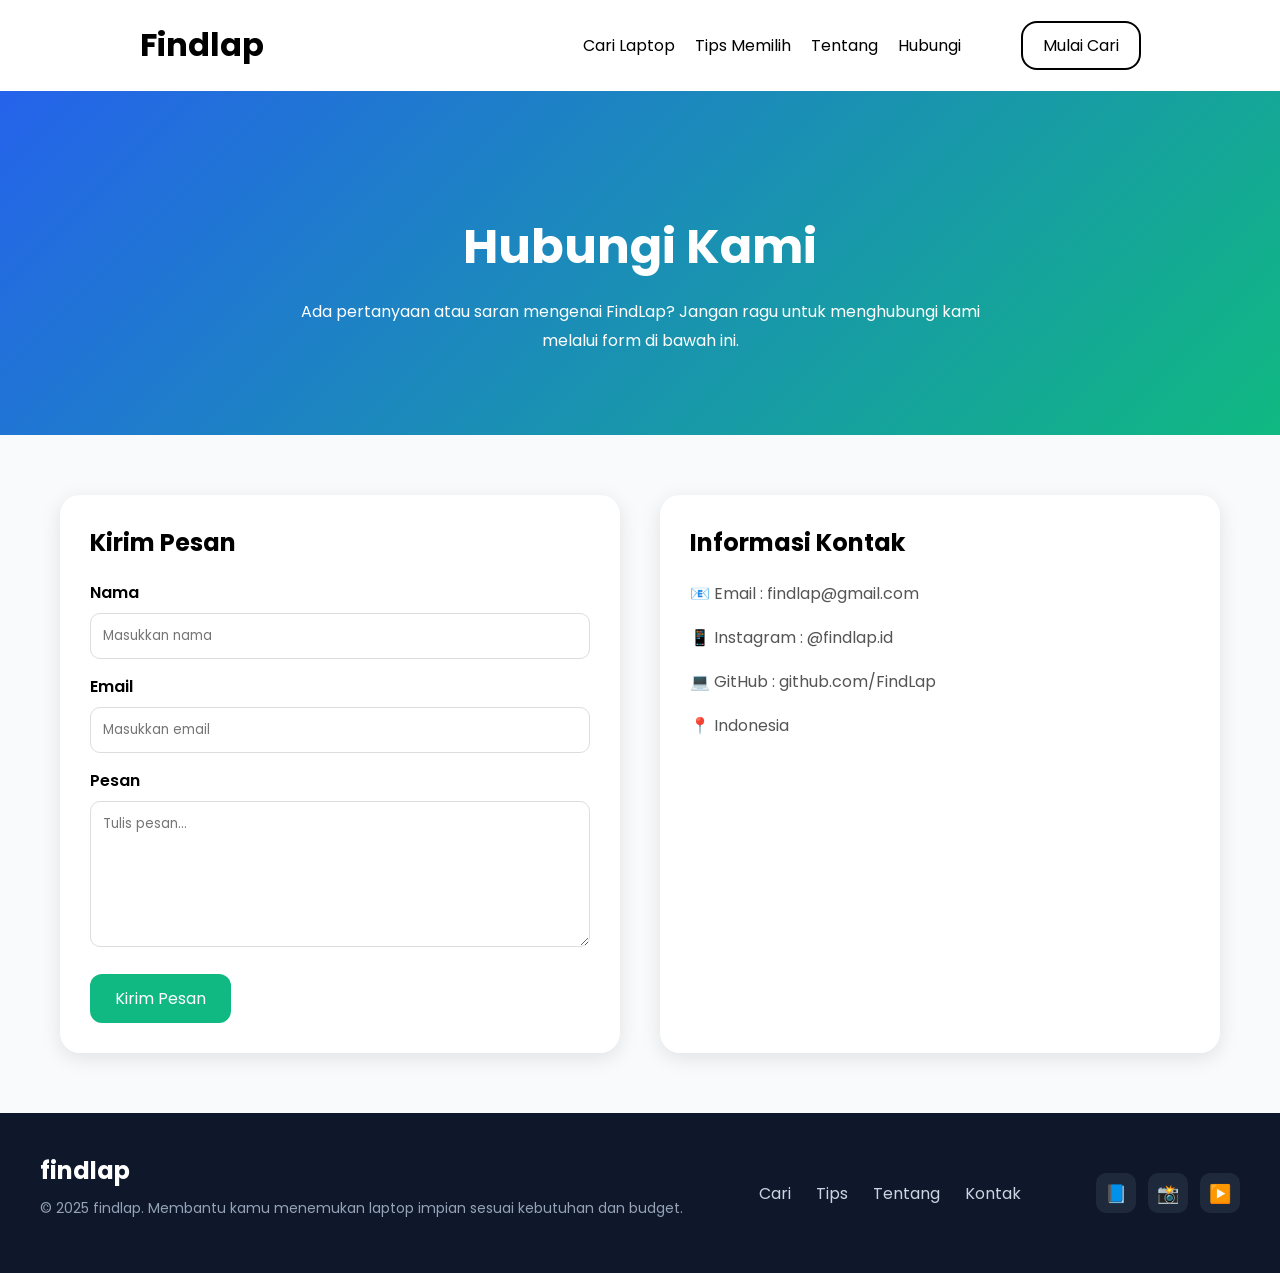
==== kontak.html @ 55d2183f "Menambahkan halaman kontak FindLap" ====
<!DOCTYPE html>
<html lang="en">
<head>
    <meta charset="UTF-8">
    <meta name="viewport" content="width=device-width, initial-scale=1.0">
    <title>Findlap</title>
    <link rel="preconnect" href="https://fonts.googleapis.com">
    <link rel="preconnect" href="https://fonts.gstatic.com" crossorigin>
    <link
        href="https://fonts.googleapis.com/css2?family=Poppins:ital,wght@0,100;0,200;0,300;0,400;0,500;0,600;0,700;0,800;0,900;1,100;1,200;1,300;1,400;1,500;1,600;1,700;1,800;1,900&family=Ubuntu:ital,wght@0,300;0,400;0,500;0,700;1,300;1,400;1,500;1,700&display=swap"
        rel="stylesheet">
        <link rel="stylesheet" href="assets/kontak.css">
</head>

<body>
    <!-- BAGIAN NAVBAR -->
    <header>
        <h1>Findlap</h1>
        <nav>
            <ul>
                <li><a href="">Cari Laptop</a></li>
                <li><a href="index.html#guide">Tips Memilih</a></li>
                <li><a href="">Tentang</a></li>
                <li><a href="">Hubungi</a></li>
                <li><a href="" class="btn">Mulai Cari</a></li>
            </ul>

        </nav>
    </header>
    <section class="about-hero">
    <h1>Hubungi Kami</h1>
    <p>
        Ada pertanyaan atau saran mengenai FindLap?
        Jangan ragu untuk menghubungi kami melalui form di bawah ini.
    </p>
</section>

<section class="contact-section">

    <div class="contact-form">

        <h2>Kirim Pesan</h2>

        <form>

            <label>Nama</label>
            <input type="text" placeholder="Masukkan nama">

            <label>Email</label>
            <input type="email" placeholder="Masukkan email">

            <label>Pesan</label>
            <textarea placeholder="Tulis pesan..." rows="6"></textarea>

            <button type="submit">Kirim Pesan</button>

        </form>

    </div>

    <div class="contact-info">

        <h2>Informasi Kontak</h2>

        <p>📧 Email : findlap@gmail.com</p>
        <p>📱 Instagram : @findlap.id</p>
        <p>💻 GitHub : github.com/FindLap</p>
        <p>📍 Indonesia</p>

    </div>

</section>
  
<footer class="footer">

        <div class="footer-container">

            <div class="footer-brand">
                <h3>findlap</h3>
                <p>
                    © 2025 findlap.
                    Membantu kamu menemukan laptop impian
                    sesuai kebutuhan dan budget.
                </p>
            </div>

            <div class="footer-menu">
                <a href="index.html">Cari</a>
                <a href="index.html#guide">Tips</a>
                <a href="tentang.html">Tentang</a>
                <a href="kontak.html">Kontak</a>
            </div>

            <div class="footer-social">
                <a href="#">📘</a>
                <a href="#">📸</a>
                <a href="#">▶️</a>
            </div>

        </div>

    </footer>

</body>
</html>
---- assets/kontak.css ----
body{
            /* background: linear-gradient(135deg, #1e3a8a, #059669); */
            /* background: linear-gradient(135deg, #2563eb, #10b981); */
            /* background: linear-gradient(135deg, #3b82f6, #34d399); */
            
            margin: 0;
            padding: 0;
            font-family: 'Poppins';
        }
        header{
            display: flex;
            align-items: center;
            justify-content: space-around;
            background-color: white;
        }
        a{
            color: black;
        }
        button a{
            text-decoration: none;
            color: black;
        }
        ul{
            display: flex;
            gap: 20px;
            /* margin-top:35px; */
            align-items: center;
            
        }
        li a{
            text-decoration: none;

        }
        li{
            list-style-type:none;
        }
        ul li a.btn{
            display: flex;
            margin-left: 40px;
            padding: 10px 20px;
            border: 2px solid black;
            border-radius: 16px;
        }
        section.visimisi{
            display: flex;
            justify-content: space-around;
            margin-top: 30px;
        }
        /* =========================
   ABOUT PAGE
========================= */

.about-hero{
    background: linear-gradient(135deg,#2563eb,#10b981);
    color:white;
    text-align:center;
    padding:80px 20px;
}

.about-hero h1{
    font-size:48px;
    margin-bottom:15px;
}

.about-hero p{
    max-width:700px;
    margin:auto;
    line-height:1.8;
}

/* SECTION */
.about-section{
    padding:70px 40px;
    background:#f8fafc;
}

/* GRID */
.about-grid{
    display:grid;
    grid-template-columns:repeat(2,1fr);
    gap:25px;
}

/* CARD */
.about-card{
    background:white;
    padding:30px;
    border-radius:20px;
    border:px solid #010101;
    box-shadow: rgba(0, 0, 0, 0.25) 0px 54px 55px, rgba(0, 0, 0, 0.12) 0px -12px 30px, rgba(0, 0, 0, 0.12) 0px 4px 6px, rgba(0, 0, 0, 0.17) 0px 12px 13px, rgba(0, 0, 0, 0.09) 0px -3px 5px;
    
}
.about-card{
    transition:0.3s;
}

.about-card:hover{
    background:#10b981;
    transform:translateY(-5px);
}

.about-card:hover h2{
    color:white;
}

.about-card:hover p,
.about-card:hover li{
    color:white;
}
.about-card p,
.about-card li{
    color:#6b7280;
    line-height:1.8;
}

.about-card ul{
    display:block;
    padding-left:20px;
}

/* WHY FINDLAP */
.why-findlap{
    padding:70px 40px;
    background:white;
    text-align:center;
}

.why-findlap h2{
    margin-bottom:40px;
    font-size:36px;
}

.why-grid{
    display:grid;
    grid-template-columns:repeat(3,1fr);
    gap:25px;
}

.why-card{
    background:#f8fafc;
    padding:30px;
    border-radius:20px;
    border:1px solid #e5e7eb;
    box-shadow: rgba(14, 30, 37, 0.12) 0px 2px 4px 0px, rgba(14, 30, 37, 0.32) 0px 2px 16px 0px;
    transition:0.3s;
}

.why-card:hover{
    transform:translateY(-5px);
    box-shadow:0 10px 25px rgba(0,0,0,0.08);
    background:#10b981;

}
.why-card:hover h3,
.why-card:hover p{
    color: white;
}
.why-icon{
    font-size:40px;
    margin-bottom:15px;
}

.why-card h3{
    margin-bottom:10px;
}

.why-card p{
    color:#6b7280;
    line-height:1.7;
}
.footer{
    background:#0f172a;
    color:white;
    padding:40px;
}

.footer-container{
    max-width:1400px;
    margin:auto;

    display:flex;
    justify-content:space-between;
    align-items:center;
    gap:20px;
}

.footer-brand h3{
    margin:0;
    font-size:24px;
}

.footer-brand p{
    margin-top:10px;
    color:#94a3b8;
    font-size:14px;
}

.footer-menu{
    display:flex;
    gap:25px;
}

.footer-menu a{
    color:#cbd5e1;
    text-decoration:none;
}

.footer-menu a:hover{
    color:white;
}

.footer-social{
    display:flex;
    gap:12px;
}

.footer-social a{
    width:40px;
    height:40px;

    display:flex;
    align-items:center;
    justify-content:center;

    background:#1e293b;
    border-radius:10px;

    text-decoration:none;
    font-size:18px;
}

.footer-social a:hover{
    background:#334155;
}

/* RESPONSIVE */
@media(max-width:768px){

    .about-grid{
        grid-template-columns:1fr;
    }

    .why-grid{
        grid-template-columns:1fr;
    }

    .about-hero h1{
        font-size:36px;
    }
}

/* CONTACT SECTION */

.contact-section{
    display: flex;
    justify-content: space-between;
    gap: 40px;
    padding: 60px;
    background: #f8fafc;
}

.contact-form,
.contact-info{
    flex: 1;
    background: white;
    padding: 30px;
    border-radius: 20px;
    box-shadow: 0 5px 20px rgba(0,0,0,0.1);
}

.contact-form h2,
.contact-info h2{
    margin-top: 0;
    margin-bottom: 20px;
}

.contact-form label{
    display: block;
    margin-top: 15px;
    margin-bottom: 8px;
    font-weight: 600;
}

.contact-form input,
.contact-form textarea{
    width: 100%;
    padding: 12px;
    border: 1px solid #ddd;
    border-radius: 10px;
    box-sizing: border-box;
    font-family: 'Poppins';
}

.contact-form textarea{
    resize: vertical;
}

.contact-form button{
    margin-top: 20px;
    padding: 12px 25px;
    border: none;
    border-radius: 12px;
    background: #10b981;
    color: white;
    font-size: 16px;
    cursor: pointer;
    font-family: 'Poppins';
}

.contact-form button:hover{
    background: #059669;
}

.contact-info p{
    margin: 15px 0;
    color: #555;
    line-height: 1.8;
}

@media(max-width:768px){
    .contact-section{
        flex-direction: column;
    }
}
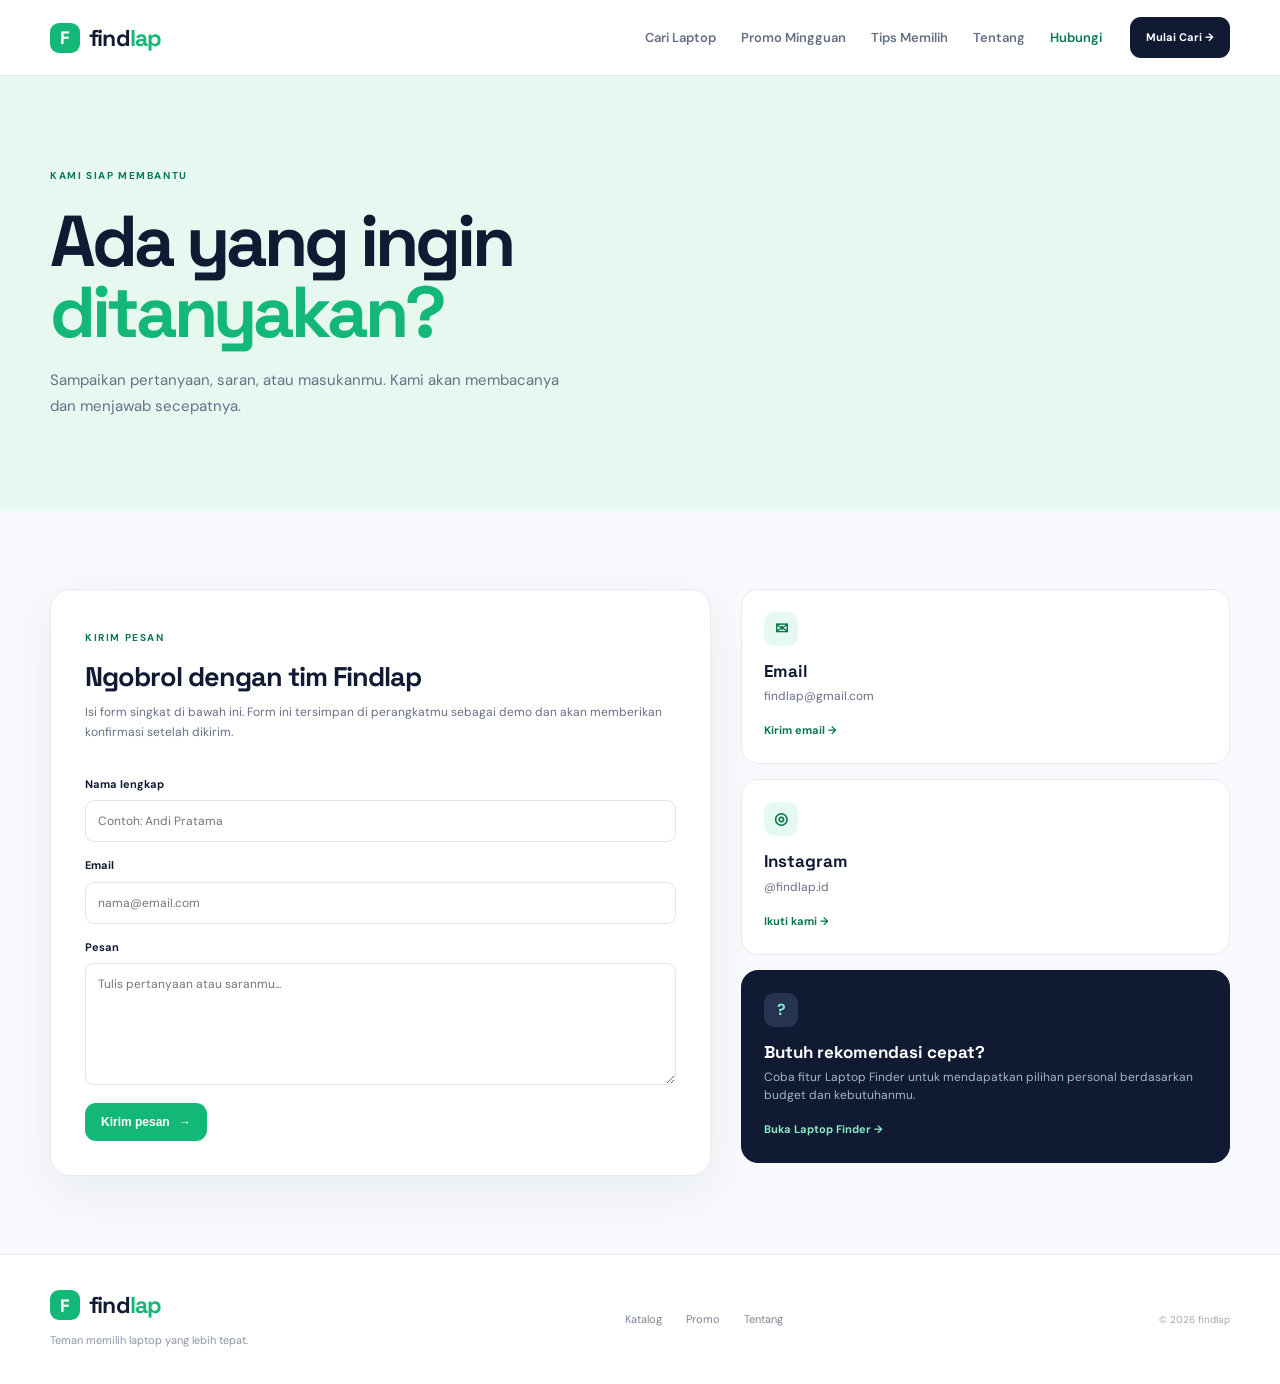
==== commit 140b711d: "Update Findlap website and organize assets" ====
--- a/kontak.html
+++ b/kontak.html
@@ -1,105 +1,20 @@
-<!DOCTYPE html>
-<html lang="en">
+<!doctype html>
+<html lang="id">
 <head>
-    <meta charset="UTF-8">
-    <meta name="viewport" content="width=device-width, initial-scale=1.0">
-    <title>Findlap</title>
-    <link rel="preconnect" href="https://fonts.googleapis.com">
-    <link rel="preconnect" href="https://fonts.gstatic.com" crossorigin>
-    <link
-        href="https://fonts.googleapis.com/css2?family=Poppins:ital,wght@0,100;0,200;0,300;0,400;0,500;0,600;0,700;0,800;0,900;1,100;1,200;1,300;1,400;1,500;1,600;1,700;1,800;1,900&family=Ubuntu:ital,wght@0,300;0,400;0,500;0,700;1,300;1,400;1,500;1,700&display=swap"
-        rel="stylesheet">
-        <link rel="stylesheet" href="assets/kontak.css">
+  <meta charset="UTF-8">
+  <meta name="viewport" content="width=device-width, initial-scale=1.0">
+  <meta name="description" content="Hubungi tim Findlap.">
+  <title>Hubungi Findlap</title>
+  <link rel="stylesheet" href="assets/css/kontak.css">
 </head>
-
 <body>
-    <!-- BAGIAN NAVBAR -->
-    <header>
-        <h1>Findlap</h1>
-        <nav>
-            <ul>
-                <li><a href="">Cari Laptop</a></li>
-                <li><a href="index.html#guide">Tips Memilih</a></li>
-                <li><a href="">Tentang</a></li>
-                <li><a href="">Hubungi</a></li>
-                <li><a href="" class="btn">Mulai Cari</a></li>
-            </ul>
-
-        </nav>
-    </header>
-    <section class="about-hero">
-    <h1>Hubungi Kami</h1>
-    <p>
-        Ada pertanyaan atau saran mengenai FindLap?
-        Jangan ragu untuk menghubungi kami melalui form di bawah ini.
-    </p>
-</section>
-
-<section class="contact-section">
-
-    <div class="contact-form">
-
-        <h2>Kirim Pesan</h2>
-
-        <form>
-
-            <label>Nama</label>
-            <input type="text" placeholder="Masukkan nama">
-
-            <label>Email</label>
-            <input type="email" placeholder="Masukkan email">
-
-            <label>Pesan</label>
-            <textarea placeholder="Tulis pesan..." rows="6"></textarea>
-
-            <button type="submit">Kirim Pesan</button>
-
-        </form>
-
-    </div>
-
-    <div class="contact-info">
-
-        <h2>Informasi Kontak</h2>
-
-        <p>📧 Email : findlap@gmail.com</p>
-        <p>📱 Instagram : @findlap.id</p>
-        <p>💻 GitHub : github.com/FindLap</p>
-        <p>📍 Indonesia</p>
-
-    </div>
-
-</section>
-  
-<footer class="footer">
-
-        <div class="footer-container">
-
-            <div class="footer-brand">
-                <h3>findlap</h3>
-                <p>
-                    © 2025 findlap.
-                    Membantu kamu menemukan laptop impian
-                    sesuai kebutuhan dan budget.
-                </p>
-            </div>
-
-            <div class="footer-menu">
-                <a href="index.html">Cari</a>
-                <a href="index.html#guide">Tips</a>
-                <a href="tentang.html">Tentang</a>
-                <a href="kontak.html">Kontak</a>
-            </div>
-
-            <div class="footer-social">
-                <a href="#">📘</a>
-                <a href="#">📸</a>
-                <a href="#">▶️</a>
-            </div>
-
-        </div>
-
-    </footer>
-
+  <header class="site-header"><div class="container nav-wrap"><a class="brand" href="index.html"><span class="brand-mark">F</span><span>find<span>lap</span></span></a><button class="menu-toggle" id="menuToggle" aria-label="Buka menu">☰</button><nav class="main-nav" id="mainNav"><a href="index.html#katalog">Cari Laptop</a><a href="index.html#promo">Promo Mingguan</a><a href="index.html#guide">Tips Memilih</a><a href="tentang.html">Tentang</a><a class="active" href="kontak.html">Hubungi</a></nav><a class="button button-dark nav-cta" href="index.html#katalog">Mulai Cari →</a></div></header>
+  <main>
+    <section class="contact-hero"><div class="container"><span class="kicker">KAMI SIAP MEMBANTU</span><h1>Ada yang ingin<br><em>ditanyakan?</em></h1><p>Sampaikan pertanyaan, saran, atau masukanmu. Kami akan membacanya dan menjawab secepatnya.</p></div></section>
+    <section class="contact-section"><div class="container contact-grid"><div class="contact-form-card"><span class="kicker">KIRIM PESAN</span><h2>Ngobrol dengan tim Findlap</h2><p class="subtext">Isi form singkat di bawah ini. Form ini tersimpan di perangkatmu sebagai demo dan akan memberikan konfirmasi setelah dikirim.</p><form id="contactForm" novalidate><label for="contactName">Nama lengkap</label><input id="contactName" type="text" placeholder="Contoh: Andi Pratama" required><label for="contactEmail">Email</label><input id="contactEmail" type="email" placeholder="nama@email.com" required><label for="contactMessage">Pesan</label><textarea id="contactMessage" rows="6" placeholder="Tulis pertanyaan atau saranmu..." required></textarea><button class="button button-primary" type="submit">Kirim pesan <span>→</span></button></form></div><div class="contact-side"><div class="info-card"><span class="info-icon">✉</span><h3>Email</h3><p>findlap@gmail.com</p><a href="mailto:findlap@gmail.com">Kirim email →</a></div><div class="info-card"><span class="info-icon">◎</span><h3>Instagram</h3><p>@findlap.id</p><a href="https://instagram.com" target="_blank" rel="noreferrer">Ikuti kami →</a></div><div class="info-card help-card"><span class="info-icon">?</span><h3>Butuh rekomendasi cepat?</h3><p>Coba fitur Laptop Finder untuk mendapatkan pilihan personal berdasarkan budget dan kebutuhanmu.</p><a href="index.html#finder">Buka Laptop Finder →</a></div></div></div></section>
+  </main>
+  <footer class="site-footer"><div class="container footer-wrap"><div><a class="brand" href="index.html"><span class="brand-mark">F</span><span>find<span>lap</span></span></a><p>Teman memilih laptop yang lebih tepat.</p></div><div class="footer-links"><a href="index.html#katalog">Katalog</a><a href="index.html#promo">Promo</a><a href="tentang.html">Tentang</a></div><span class="copyright">© 2026 findlap</span></div></footer>
+  <div class="toast" id="toast" role="status" aria-live="polite"></div>
+  <script src="assets/js/script.js"></script>
 </body>
 </html>
--- a/assets/css/kontak.css
+++ b/assets/css/kontak.css
@@ -0,0 +1,4 @@
+@import url('https://fonts.googleapis.com/css2?family=DM+Sans:wght@400;500;600;700&family=Space+Grotesk:wght@500;600;700&display=swap');
+:root{--ink:#101a32;--muted:#667085;--green:#13b878;--green-dark:#08794e;--line:#e6eaf0;--bg:#f7f9fc}*{box-sizing:border-box}body{margin:0;background:var(--bg);color:var(--ink);font-family:'DM Sans',Arial,sans-serif;line-height:1.5}a{text-decoration:none;color:inherit}.container{width:min(1180px,calc(100% - 48px));margin:auto}.site-header{height:76px;background:#fff;border-bottom:1px solid var(--line);position:sticky;top:0;z-index:5}.nav-wrap{height:100%;display:flex;align-items:center;gap:28px}.brand{display:inline-flex;align-items:center;gap:9px;font:700 23px 'Space Grotesk',Arial;letter-spacing:-.8px;white-space:nowrap}.brand>span:last-child>span{color:var(--green)}.brand-mark{width:30px;height:30px;border-radius:9px;background:var(--green);display:grid;place-items:center;color:#fff;font-size:18px;letter-spacing:0}.main-nav{display:flex;gap:25px;align-items:center;margin-left:auto}.main-nav a{color:#667085;font-size:13px;font-weight:600}.main-nav a:hover,.main-nav a.active{color:var(--green-dark)}.button{border:0;border-radius:11px;padding:12px 16px;display:inline-flex;align-items:center;justify-content:center;gap:9px;font-size:12px;font-weight:700;transition:.2s}.button:hover{transform:translateY(-2px)}.button-primary{background:var(--green);color:#fff}.button-dark{background:var(--ink);color:#fff}.nav-cta{font-size:11px}.menu-toggle{display:none;border:0;background:transparent;font-size:25px}.contact-hero{padding:86px 0 91px;background:#e7f8f1}.kicker{font-size:10px;letter-spacing:1.6px;color:var(--green-dark);font-weight:700}.contact-hero h1{font:700 clamp(45px,6vw,72px)/.98 'Space Grotesk',Arial;letter-spacing:-4px;margin:20px 0}.contact-hero h1 em{font-style:normal;color:var(--green)}.contact-hero p{font-size:15px;color:var(--muted);max-width:510px;margin:0;line-height:1.75}.contact-section{padding:78px 0}.contact-grid{display:grid;grid-template-columns:1.15fr .85fr;gap:30px}.contact-form-card{background:#fff;border:1px solid var(--line);border-radius:20px;padding:34px;box-shadow:0 16px 50px rgba(20,38,75,.06)}h2,h3{font-family:'Space Grotesk',Arial,sans-serif}.contact-form-card h2{font-size:27px;letter-spacing:-1px;margin:9px 0 5px}.subtext{font-size:12px;line-height:1.7;color:var(--muted);margin:0 0 26px}.contact-form-card form{display:grid;gap:8px}.contact-form-card label{font-size:11px;font-weight:700;margin-top:7px}.contact-form-card input,.contact-form-card textarea{width:100%;border:1px solid #dfe4ec;border-radius:9px;padding:12px;font:12px 'DM Sans',Arial;color:var(--ink);outline:0}.contact-form-card textarea{resize:vertical}.contact-form-card input:focus,.contact-form-card textarea:focus{border-color:var(--green)}.contact-form-card .button{margin-top:10px;width:max-content}.contact-side{display:grid;gap:15px;align-content:start}.info-card{background:#fff;border:1px solid var(--line);border-radius:17px;padding:22px}.info-icon{width:34px;height:34px;border-radius:10px;background:#e6f9f1;color:var(--green-dark);display:grid;place-items:center;font-weight:700}.info-card h3{font-size:17px;margin:13px 0 3px}.info-card p{font-size:12px;color:var(--muted);margin:0 0 12px}.info-card a{color:var(--green-dark);font-size:11px;font-weight:700}.help-card{background:var(--ink);color:#fff;border-color:var(--ink)}.help-card .info-icon{background:#263452;color:#8ce9c6}.help-card p{color:#aab4c7}.help-card a{color:#8ce9c6}.site-footer{background:#fff;border-top:1px solid var(--line);padding:35px 0}.footer-wrap{display:flex;align-items:center;justify-content:space-between;gap:20px}.footer-wrap p{font-size:11px;color:#8b95a5;margin:12px 0 0}.footer-links{display:flex;gap:24px;color:#7b8594;font-size:11px}.footer-links a:hover{color:var(--green-dark)}.copyright{font-size:10px;color:#a1a9b6}.toast{position:fixed;bottom:22px;left:50%;z-index:20;transform:translate(-50%,20px);opacity:0;background:var(--ink);color:#fff;border-radius:9px;padding:11px 16px;font-size:11px;transition:.25s}.toast.show{opacity:1;transform:translate(-50%,0)}
+@media(max-width:820px){.container{width:calc(100% - 32px)}.menu-toggle{display:block;margin-left:auto}.main-nav{display:none;position:absolute;left:16px;right:16px;top:60px;background:#fff;border:1px solid var(--line);border-radius:13px;padding:16px;flex-direction:column;align-items:flex-start;gap:15px;box-shadow:0 15px 35px #14264b12}.main-nav.open{display:flex}.nav-cta{display:none}.contact-grid{grid-template-columns:1fr}.contact-hero{padding:65px 0}.contact-section{padding:55px 0}.footer-wrap{align-items:flex-start;flex-wrap:wrap}.copyright{margin-left:auto}}
+@media(max-width:520px){.container{width:calc(100% - 28px)}.contact-form-card{padding:24px}.contact-hero h1{font-size:51px}.footer-wrap{display:grid;grid-template-columns:1fr 1fr}.copyright{margin:0}.footer-links{display:grid;gap:10px}}
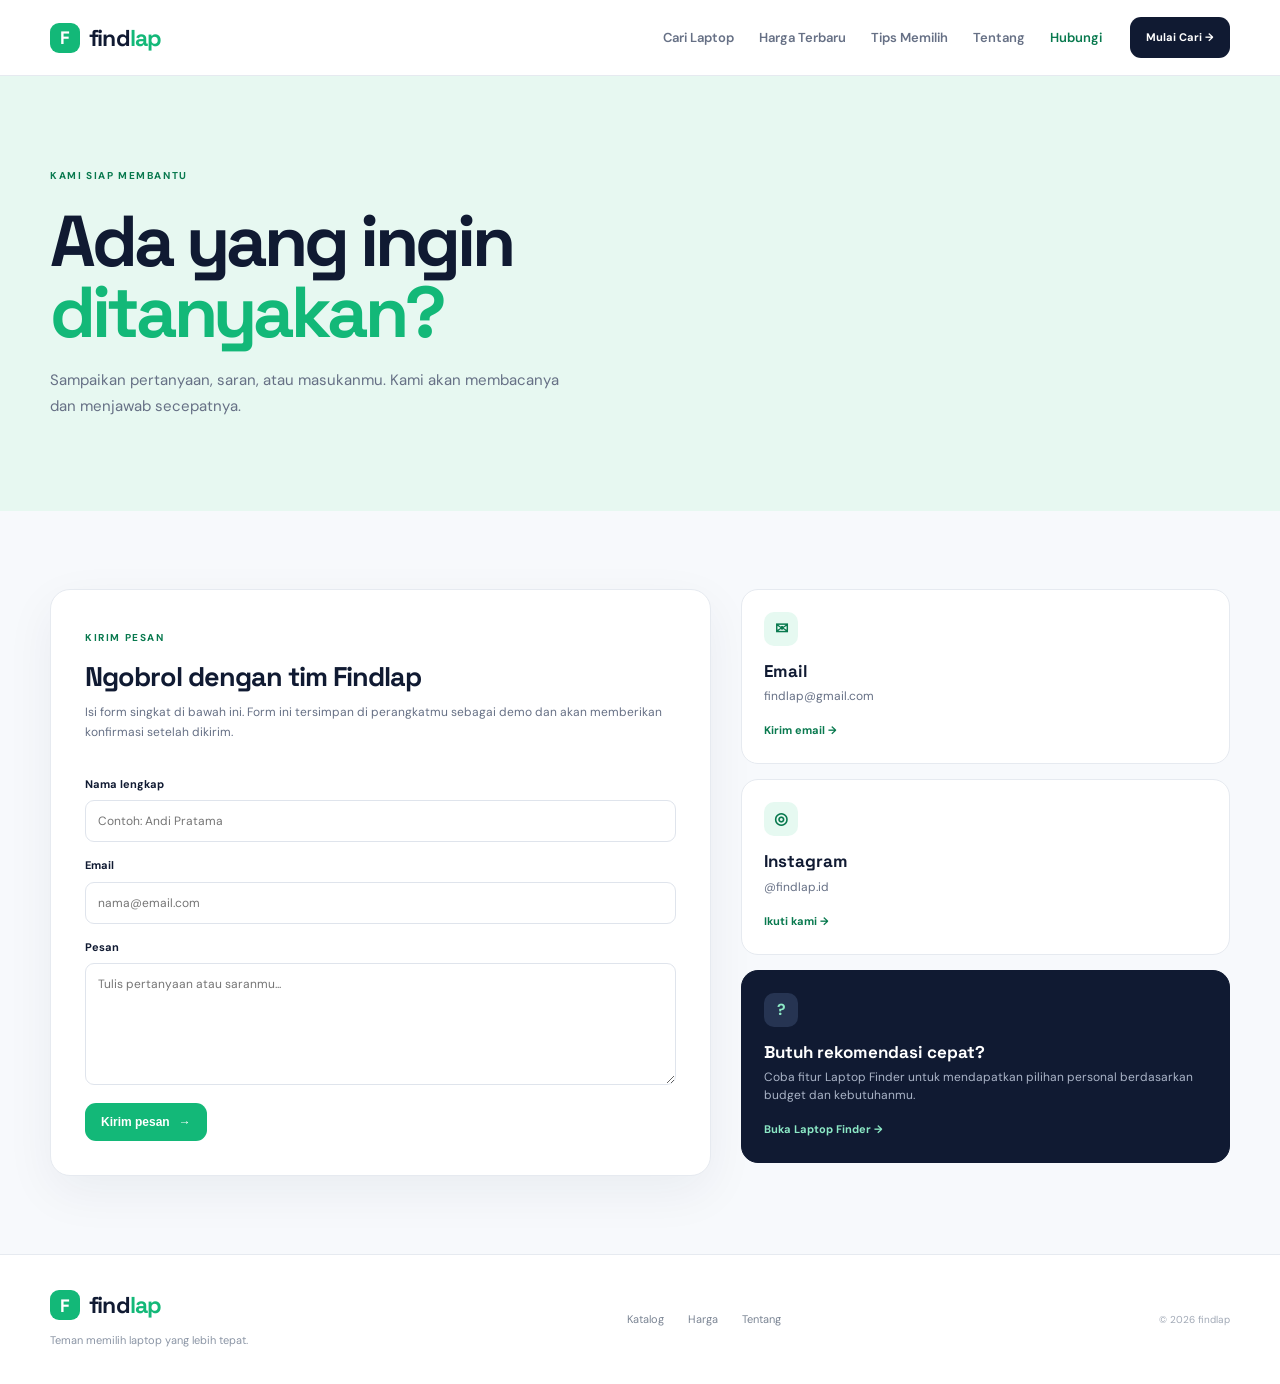
==== commit 8b68953f: "Harga referensi" ====
--- a/kontak.html
+++ b/kontak.html
@@ -8,12 +8,12 @@
   <link rel="stylesheet" href="assets/css/kontak.css">
 </head>
 <body>
-  <header class="site-header"><div class="container nav-wrap"><a class="brand" href="index.html"><span class="brand-mark">F</span><span>find<span>lap</span></span></a><button class="menu-toggle" id="menuToggle" aria-label="Buka menu">☰</button><nav class="main-nav" id="mainNav"><a href="index.html#katalog">Cari Laptop</a><a href="index.html#promo">Promo Mingguan</a><a href="index.html#guide">Tips Memilih</a><a href="tentang.html">Tentang</a><a class="active" href="kontak.html">Hubungi</a></nav><a class="button button-dark nav-cta" href="index.html#katalog">Mulai Cari →</a></div></header>
+  <header class="site-header"><div class="container nav-wrap"><a class="brand" href="index.html"><span class="brand-mark">F</span><span>find<span>lap</span></span></a><button class="menu-toggle" id="menuToggle" aria-label="Buka menu">☰</button><nav class="main-nav" id="mainNav"><a href="index.html#katalog">Cari Laptop</a><a href="index.html#harga-terbaru">Harga Terbaru</a><a href="index.html#guide">Tips Memilih</a><a href="tentang.html">Tentang</a><a class="active" href="kontak.html">Hubungi</a></nav><a class="button button-dark nav-cta" href="index.html#katalog">Mulai Cari →</a></div></header>
   <main>
     <section class="contact-hero"><div class="container"><span class="kicker">KAMI SIAP MEMBANTU</span><h1>Ada yang ingin<br><em>ditanyakan?</em></h1><p>Sampaikan pertanyaan, saran, atau masukanmu. Kami akan membacanya dan menjawab secepatnya.</p></div></section>
     <section class="contact-section"><div class="container contact-grid"><div class="contact-form-card"><span class="kicker">KIRIM PESAN</span><h2>Ngobrol dengan tim Findlap</h2><p class="subtext">Isi form singkat di bawah ini. Form ini tersimpan di perangkatmu sebagai demo dan akan memberikan konfirmasi setelah dikirim.</p><form id="contactForm" novalidate><label for="contactName">Nama lengkap</label><input id="contactName" type="text" placeholder="Contoh: Andi Pratama" required><label for="contactEmail">Email</label><input id="contactEmail" type="email" placeholder="nama@email.com" required><label for="contactMessage">Pesan</label><textarea id="contactMessage" rows="6" placeholder="Tulis pertanyaan atau saranmu..." required></textarea><button class="button button-primary" type="submit">Kirim pesan <span>→</span></button></form></div><div class="contact-side"><div class="info-card"><span class="info-icon">✉</span><h3>Email</h3><p>findlap@gmail.com</p><a href="mailto:findlap@gmail.com">Kirim email →</a></div><div class="info-card"><span class="info-icon">◎</span><h3>Instagram</h3><p>@findlap.id</p><a href="https://instagram.com" target="_blank" rel="noreferrer">Ikuti kami →</a></div><div class="info-card help-card"><span class="info-icon">?</span><h3>Butuh rekomendasi cepat?</h3><p>Coba fitur Laptop Finder untuk mendapatkan pilihan personal berdasarkan budget dan kebutuhanmu.</p><a href="index.html#finder">Buka Laptop Finder →</a></div></div></div></section>
   </main>
-  <footer class="site-footer"><div class="container footer-wrap"><div><a class="brand" href="index.html"><span class="brand-mark">F</span><span>find<span>lap</span></span></a><p>Teman memilih laptop yang lebih tepat.</p></div><div class="footer-links"><a href="index.html#katalog">Katalog</a><a href="index.html#promo">Promo</a><a href="tentang.html">Tentang</a></div><span class="copyright">© 2026 findlap</span></div></footer>
+  <footer class="site-footer"><div class="container footer-wrap"><div><a class="brand" href="index.html"><span class="brand-mark">F</span><span>find<span>lap</span></span></a><p>Teman memilih laptop yang lebih tepat.</p></div><div class="footer-links"><a href="index.html#katalog">Katalog</a><a href="index.html#harga-terbaru">Harga</a><a href="tentang.html">Tentang</a></div><span class="copyright">© 2026 findlap</span></div></footer>
   <div class="toast" id="toast" role="status" aria-live="polite"></div>
   <script src="assets/js/script.js"></script>
 </body>
